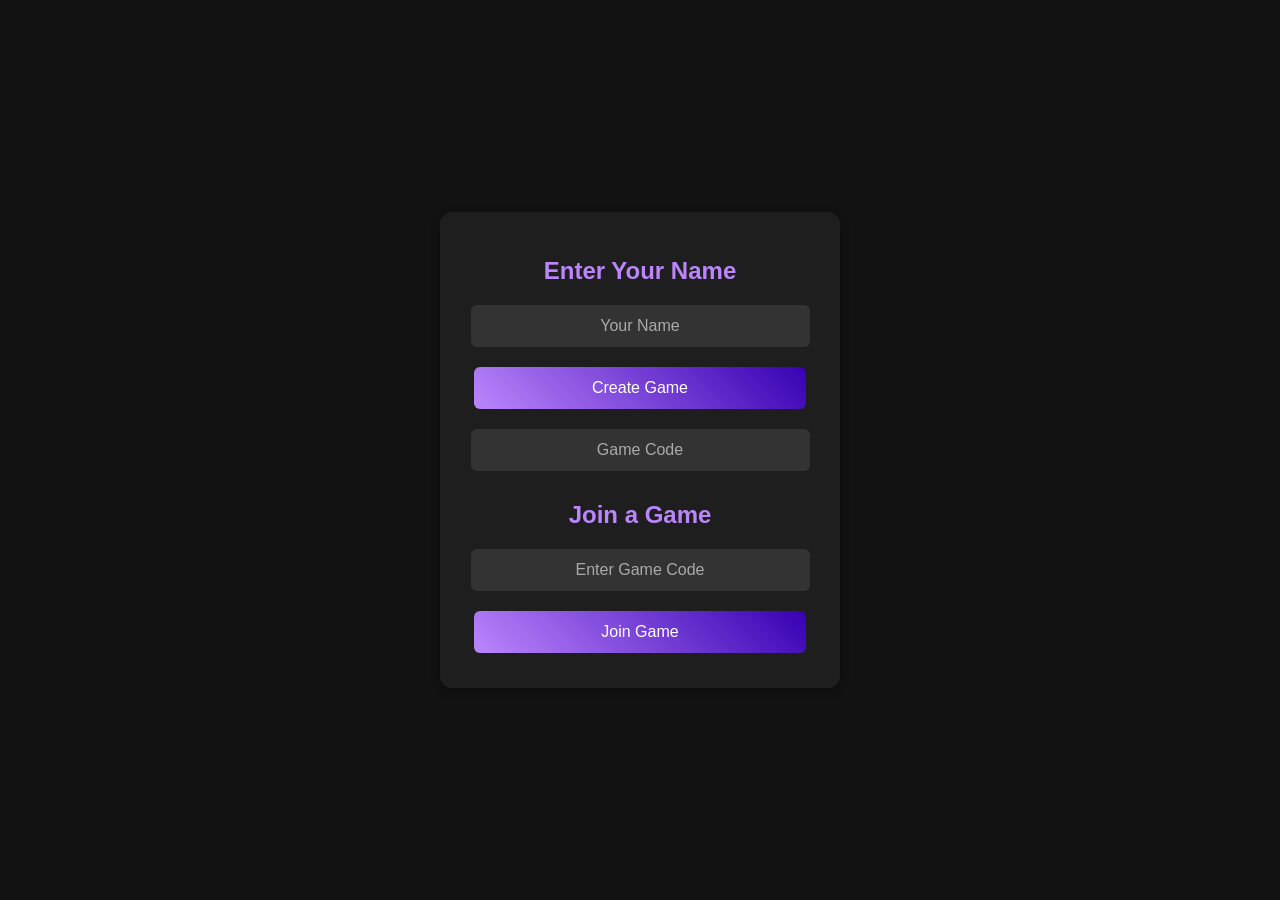
==== index.html @ fe4de93c "first commit" ====
<!DOCTYPE html>
<html lang="en">
<head>
    <meta charset="UTF-8">
    <meta name="viewport" content="width=device-width, initial-scale=1.0">
    <title>Game Lobby</title>
    <style>
        body {
            font-family: 'Poppins', sans-serif;
            background-color: #121212;
            color: #e0e0e0;
            display: flex;
            justify-content: center;
            align-items: center;
            height: 100vh;
            margin: 0;
        }
        .container {
            width: 350px;
            padding: 25px;
            border-radius: 12px;
            background: #1e1e1e;
            box-shadow: 0px 4px 10px rgba(0, 0, 0, 0.3);
            text-align: center;
        }
        h2 {
            font-size: 1.5rem;
            margin-bottom: 10px;
            color: #bb86fc;
        }
        input {
            width: 90%;
            padding: 12px;
            margin: 10px 0;
            border: none;
            border-radius: 6px;
            background: #333;
            color: #fff;
            font-size: 1rem;
            text-align: center;
            outline: none;
        }
        input::placeholder {
            color: #aaa;
        }
        button {
            width: 95%;
            padding: 12px;
            margin: 10px 0;
            border: none;
            border-radius: 6px;
            background: linear-gradient(45deg, #bb86fc, #3700b3);
            color: white;
            font-size: 1rem;
            cursor: pointer;
            transition: 0.3s;
        }
        button:hover {
            background: linear-gradient(45deg, #3700b3, #bb86fc);
            transform: scale(1.05);
        }
        button:active {
            transform: scale(0.98);
        }
    </style>
</head>
<body>
    <div class="container">
        <h2>Enter Your Name</h2>
        <input type="text" id="username" placeholder="Your Name">
        
        <button class="createGameCode">Create Game</button>
        <input type="text" id="gameCode" placeholder="Game Code" readonly>
        
        <h2>Join a Game</h2>
        <input type="text" id="joinGameCode" placeholder="Enter Game Code">
        <button class="joinGame">Join Game</button>
    </div>
    <script src="script.js"></script>
</body>
</html>
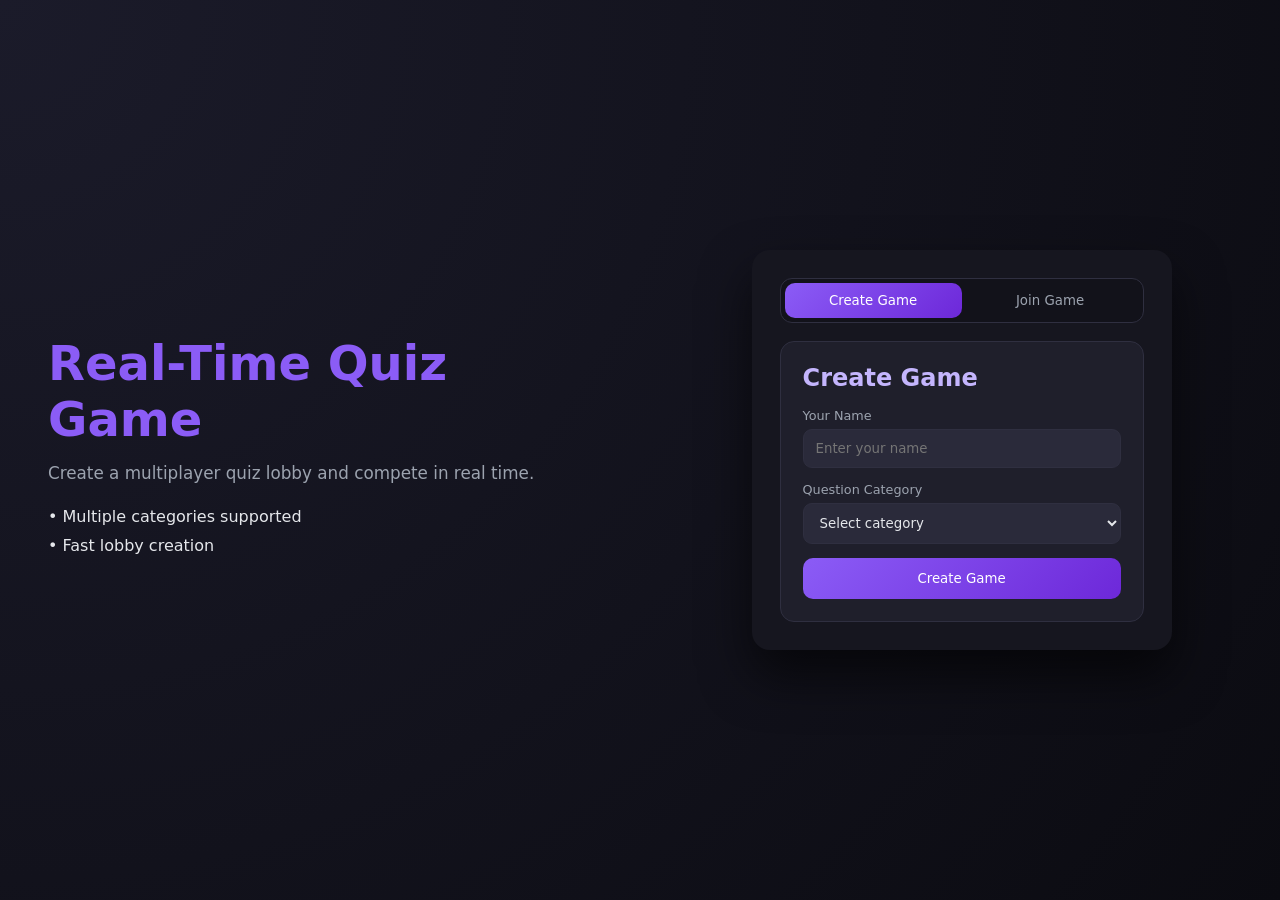
==== commit 08f4709e: "UI UPDATED" ====
--- a/index.html
+++ b/index.html
@@ -1,81 +1,251 @@
 <!DOCTYPE html>
 <html lang="en">
 <head>
-    <meta charset="UTF-8">
-    <meta name="viewport" content="width=device-width, initial-scale=1.0">
-    <title>Game Lobby</title>
-    <style>
-        body {
-            font-family: 'Poppins', sans-serif;
-            background-color: #121212;
-            color: #e0e0e0;
-            display: flex;
-            justify-content: center;
-            align-items: center;
-            height: 100vh;
-            margin: 0;
-        }
-        .container {
-            width: 350px;
-            padding: 25px;
-            border-radius: 12px;
-            background: #1e1e1e;
-            box-shadow: 0px 4px 10px rgba(0, 0, 0, 0.3);
-            text-align: center;
-        }
-        h2 {
-            font-size: 1.5rem;
-            margin-bottom: 10px;
-            color: #bb86fc;
-        }
-        input {
-            width: 90%;
-            padding: 12px;
-            margin: 10px 0;
-            border: none;
-            border-radius: 6px;
-            background: #333;
-            color: #fff;
-            font-size: 1rem;
-            text-align: center;
-            outline: none;
-        }
-        input::placeholder {
-            color: #aaa;
-        }
-        button {
-            width: 95%;
-            padding: 12px;
-            margin: 10px 0;
-            border: none;
-            border-radius: 6px;
-            background: linear-gradient(45deg, #bb86fc, #3700b3);
-            color: white;
-            font-size: 1rem;
-            cursor: pointer;
-            transition: 0.3s;
-        }
-        button:hover {
-            background: linear-gradient(45deg, #3700b3, #bb86fc);
-            transform: scale(1.05);
-        }
-        button:active {
-            transform: scale(0.98);
-        }
-    </style>
+<meta charset="UTF-8" />
+<meta name="viewport" content="width=device-width, initial-scale=1.0" />
+<title>Game Lobby</title>
+
+<style>
+:root {
+  --bg: #0b0b11;
+  --panel: #16161f;
+  --card: #1f1f2b;
+  --field: #2a2a3a;
+  --primary: #8b5cf6;
+  --primary-dark: #6d28d9;
+  --text: #e5e7eb;
+  --muted: #9ca3af;
+  --border: #2f2f40;
+}
+
+* {
+  margin: 0;
+  padding: 0;
+  box-sizing: border-box;
+  font-family: system-ui, -apple-system, BlinkMacSystemFont, "Segoe UI", sans-serif;
+}
+
+body {
+  min-height: 100vh;
+  background: radial-gradient(circle at top left, #1b1b2a, var(--bg));
+  color: var(--text);
+}
+
+main {
+  min-height: 100vh;
+  display: grid;
+  grid-template-columns: 1.1fr 1fr;
+  padding: 48px;
+  gap: 48px;
+}
+
+/* LEFT */
+.hero {
+  display: flex;
+  flex-direction: column;
+  justify-content: center;
+  max-width: 520px;
+}
+
+.hero h1 {
+  font-size: 3rem;
+  font-weight: 700;
+  color: var(--primary);
+  margin-bottom: 16px;
+}
+
+.hero p {
+  font-size: 1.05rem;
+  color: var(--muted);
+  margin-bottom: 24px;
+}
+
+.hero ul {
+  list-style: none;
+}
+
+.hero li {
+  margin-bottom: 10px;
+}
+
+/* RIGHT */
+.lobby-wrapper {
+  display: flex;
+  align-items: center;
+  justify-content: center;
+}
+
+.lobby {
+  width: 100%;
+  max-width: 420px;
+  background: var(--panel);
+  border-radius: 18px;
+  padding: 28px;
+  box-shadow: 0 25px 50px rgba(0,0,0,0.6);
+}
+
+/* TOGGLE */
+.toggle {
+  display: flex;
+  background: #12121a;
+  border-radius: 12px;
+  padding: 4px;
+  margin-bottom: 18px;
+  border: 1px solid var(--border);
+}
+
+.toggle-btn {
+  flex: 1;
+  padding: 10px;
+  border-radius: 10px;
+  border: none;
+  background: transparent;
+  color: var(--muted);
+  cursor: pointer;
+}
+
+.toggle-btn.active {
+  background: linear-gradient(135deg, var(--primary), var(--primary-dark));
+  color: #fff;
+}
+
+/* CARDS */
+.card {
+  background: var(--card);
+  border-radius: 14px;
+  padding: 22px;
+  border: 1px solid var(--border);
+}
+
+.card h2 {
+  margin-bottom: 16px;
+  color: #c4b5fd;
+}
+
+/* FIELDS */
+.field {
+  margin-bottom: 14px;
+}
+
+.field label {
+  display: block;
+  font-size: 0.8rem;
+  margin-bottom: 6px;
+  color: var(--muted);
+}
+
+.field input,
+.field select {
+  width: 100%;
+  padding: 11px 12px;
+  border-radius: 9px;
+  border: 1px solid var(--border);
+  background: var(--field);
+  color: var(--text);
+}
+
+.btn {
+  width: 100%;
+  padding: 13px;
+  border-radius: 10px;
+  border: none;
+  background: linear-gradient(135deg, var(--primary), var(--primary-dark));
+  color: #fff;
+  cursor: pointer;
+}
+
+.code input {
+  text-align: center;
+  letter-spacing: 3px;
+  font-weight: 600;
+}
+
+.hidden {
+  display: none;
+}
+
+/* RESPONSIVE */
+@media (max-width: 900px) {
+  main {
+    grid-template-columns: 1fr;
+  }
+}
+</style>
 </head>
+
 <body>
-    <div class="container">
-        <h2>Enter Your Name</h2>
-        <input type="text" id="username" placeholder="Your Name">
-        
-        <button class="createGameCode">Create Game</button>
-        <input type="text" id="gameCode" placeholder="Game Code" readonly>
-        
-        <h2>Join a Game</h2>
-        <input type="text" id="joinGameCode" placeholder="Enter Game Code">
-        <button class="joinGame">Join Game</button>
+
+<main>
+
+  <!-- LEFT -->
+  <section class="hero">
+    <h1>Real-Time Quiz Game</h1>
+    <p>Create a multiplayer quiz lobby and compete in real time.</p>
+    <ul>
+      <li>• Multiple categories supported</li>
+      <li>• Fast lobby creation</li>
+    </ul>
+  </section>
+
+  <!-- RIGHT -->
+  <section class="lobby-wrapper">
+    <div class="lobby">
+
+      <!-- TOGGLE -->
+      <div class="toggle">
+        <button class="toggle-btn active" id="toggleCreate">Create Game</button>
+        <button class="toggle-btn" id="toggleJoin">Join Game</button>
+      </div>
+
+      <!-- CREATE -->
+      <div class="card" id="createSection">
+        <h2>Create Game</h2>
+
+        <div class="field">
+          <label>Your Name</label>
+          <input type="text" id="username" placeholder="Enter your name">
+        </div>
+
+        <div class="field">
+          <label>Question Category</label>
+          <select id="questionType">
+            <option disabled selected>Select category</option>
+            <option value="SPRING_BOOT">Spring Boot</option>
+            <option value="DA">DSA</option>
+            <option value="JAVA">Java</option>
+            <option value="JS">JavaScript</option>
+            <option value="REACT">React</option>
+            <option value="NODE_JS">Node.js</option>
+            <option value="HTML">HTML</option>
+            <option value="CSS">CSS</option>
+          </select>
+        </div>
+
+        <button class="btn" id="createBtn">Create Game</button>
+      </div>
+
+      <!-- JOIN -->
+      <div class="card hidden" id="joinSection">
+        <h2>Join Game</h2>
+
+        <div class="field">
+          <label>Your Name</label>
+          <input type="text" id="joinUsername" placeholder="Enter your name">
+        </div>
+
+        <div class="field">
+          <label>Enter Game Code</label>
+          <input type="text" id="joinGameCode" placeholder="Enter game code">
+        </div>
+
+        <button class="btn" id="joinBtn">Join Game</button>
+      </div>
+
     </div>
-    <script src="script.js"></script>
+  </section>
+
+</main>
+
+<script src="script.js"></script>
 </body>
 </html>
